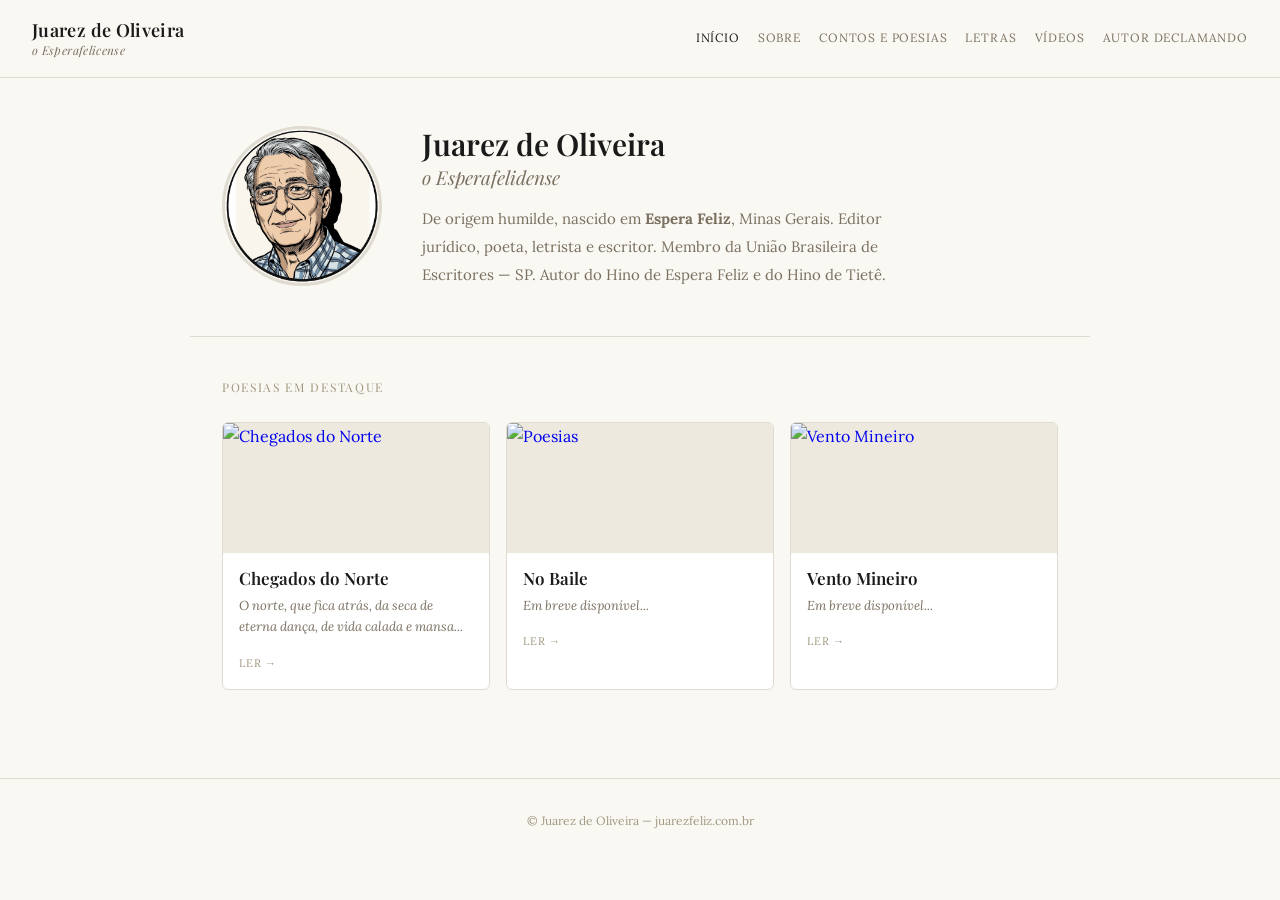
==== index.html @ 9cae3dde "Add files via upload" ====
<!DOCTYPE html>
<html lang="pt-BR">
<head>
  <meta charset="UTF-8">
  <meta name="viewport" content="width=device-width, initial-scale=1.0">
  <title>Juarez de Oliveira — o Esperafelicense</title>
  <meta name="description" content="Site oficial de Juarez de Oliveira — poeta, letrista e escritor mineiro">
  <link rel="stylesheet" href="style.css">
</head>
<body>

<nav>
  <a class="nav-brand" href="index.html">
    Juarez de Oliveira
    <small>o Esperafelicense</small>
  </a>
  <div class="nav-links">
    <a href="index.html" class="active">Início</a>
    <a href="sobre.html">Sobre</a>
    <a href="contos/index.html">Contos e Poesias</a>
    <a href="letras/index.html">Letras</a>
    <a href="videos/index.html">Vídeos</a>
    <a href="declamadas/index.html">Autor Declamando</a>
  </div>
</nav>

<div class="hero">
  <div class="hero-photo">
    <img src="images/juarez-perfil.png" alt="Juarez de Oliveira">
  </div>
  <div class="hero-text">
    <h1>Juarez de Oliveira <em>o Esperafelidense</em></h1>
    <p>De origem humilde, nascido em <strong>Espera Feliz</strong>, Minas Gerais. Editor jurídico, poeta, letrista e escritor. Membro da União Brasileira de Escritores — SP. Autor do Hino de Espera Feliz e do Hino de Tietê.</p>
  </div>
</div>

<main>
  <div class="section-label">Poesias em destaque</div>
  <div class="cards-grid">

    <a class="card" href="contos/chegados-do-norte.html">
      <img class="card-img" src="https://images.unsplash.com/photo-1506905925346-21bda4d32df4?w=400&q=80" alt="Chegados do Norte">
      <div class="card-body">
        <h3>Chegados do Norte</h3>
        <p>O norte, que fica atrás, da seca de eterna dança, de vida calada e mansa...</p>
        <span class="card-link">Ler →</span>
      </div>
    </a>

    <a class="card" href="contos/index.html">
      <img class="card-img" src="https://images.unsplash.com/photo-1473177104440-ffee2f376098?w=400&q=80" alt="Poesias">
      <div class="card-body">
        <h3>No Baile</h3>
        <p>Em breve disponível...</p>
        <span class="card-link">Ler →</span>
      </div>
    </a>

    <a class="card" href="contos/index.html">
      <img class="card-img" src="https://images.unsplash.com/photo-1464822759023-fed622ff2c3b?w=400&q=80" alt="Vento Mineiro">
      <div class="card-body">
        <h3>Vento Mineiro</h3>
        <p>Em breve disponível...</p>
        <span class="card-link">Ler →</span>
      </div>
    </a>

  </div>
</main>

<footer>
  &copy; Juarez de Oliveira — juarezfeliz.com.br
</footer>

</body>
</html>
---- style.css ----
@import url('https://fonts.googleapis.com/css2?family=Playfair+Display:ital,wght@0,400;0,600;1,400&family=Lora:ital,wght@0,400;1,400&display=swap');

*, *::before, *::after { box-sizing: border-box; margin: 0; padding: 0; }

:root {
  --bg: #faf8f3;
  --white: #ffffff;
  --text: #1a1a1a;
  --muted: #7a7060;
  --hint: #a09880;
  --border: #e0dbd0;
  --border-hover: #b5ae9f;
  --card-bg: #ffffff;
  --placeholder: #ede9df;
}

body {
  font-family: 'Lora', Georgia, serif;
  background: var(--bg);
  color: var(--text);
  font-size: 16px;
  line-height: 1.7;
}

/* NAV */
nav {
  display: flex;
  align-items: center;
  justify-content: space-between;
  padding: 1.2rem 2rem;
  background: var(--bg);
  border-bottom: 1px solid var(--border);
  flex-wrap: wrap;
  gap: 12px;
  position: sticky;
  top: 0;
  z-index: 100;
}

.nav-brand {
  font-family: 'Playfair Display', serif;
  font-size: 18px;
  font-weight: 600;
  color: var(--text);
  text-decoration: none;
  letter-spacing: 0.02em;
  line-height: 1.3;
}

.nav-brand small {
  font-style: italic;
  font-weight: 400;
  font-size: 12px;
  color: var(--muted);
  display: block;
}

.nav-links {
  display: flex;
  gap: 18px;
  flex-wrap: wrap;
}

.nav-links a {
  font-size: 12px;
  color: var(--muted);
  text-decoration: none;
  letter-spacing: 0.07em;
  text-transform: uppercase;
}

.nav-links a:hover, .nav-links a.active { color: var(--text); }

/* HERO */
.hero {
  padding: 3rem 2rem;
  display: flex;
  gap: 2.5rem;
  align-items: flex-start;
  border-bottom: 1px solid var(--border);
  max-width: 900px;
  margin: 0 auto;
}

.hero-photo {
  width: 160px;
  height: 160px;
  min-width: 160px;
  border-radius: 50%;
  overflow: hidden;
  border: 3px solid var(--border);
}

.hero-photo img { width: 100%; height: 100%; object-fit: cover; display: block; }

.hero-text h1 {
  font-family: 'Playfair Display', serif;
  font-size: 30px;
  font-weight: 600;
  margin-bottom: 4px;
  line-height: 1.2;
}

.hero-text h1 em {
  font-weight: 400;
  font-style: italic;
  font-size: 19px;
  display: block;
  color: var(--muted);
  margin-top: 4px;
}

.hero-text p {
  font-size: 15px;
  line-height: 1.85;
  color: var(--muted);
  margin-top: 1rem;
  max-width: 520px;
}

/* MAIN CONTENT */
main {
  max-width: 900px;
  margin: 0 auto;
  padding: 2.5rem 2rem;
}

/* SECTION TITLE */
.section-label {
  font-family: 'Playfair Display', serif;
  font-size: 12px;
  font-weight: 400;
  letter-spacing: 0.14em;
  text-transform: uppercase;
  color: var(--hint);
  margin-bottom: 1.5rem;
}

.page-title {
  font-family: 'Playfair Display', serif;
  font-size: 28px;
  font-weight: 600;
  margin-bottom: 1.5rem;
}

.subsection-title {
  font-family: 'Playfair Display', serif;
  font-size: 22px;
  font-weight: 600;
  margin: 2.5rem 0 1.2rem;
  padding-bottom: 0.5rem;
  border-bottom: 1px solid var(--border);
}

/* INTRO QUOTE */
.intro-quote {
  font-style: italic;
  color: var(--muted);
  line-height: 1.8;
  border-left: 3px solid var(--border);
  padding-left: 1rem;
  margin-bottom: 2rem;
  font-size: 15px;
}

/* CARDS */
.cards-grid {
  display: grid;
  grid-template-columns: repeat(auto-fill, minmax(210px, 1fr));
  gap: 16px;
}

.card {
  display: block;
  text-decoration: none;
  background: var(--card-bg);
  border: 1px solid var(--border);
  border-radius: 6px;
  overflow: hidden;
  transition: border-color 0.2s;
}

.card:hover { border-color: var(--border-hover); }

.card-img {
  width: 100%;
  height: 130px;
  object-fit: cover;
  display: block;
  background: var(--placeholder);
}

.card-body { padding: 14px 16px; }

.card-body h3 {
  font-family: 'Playfair Display', serif;
  font-size: 17px;
  font-weight: 600;
  margin-bottom: 6px;
  color: var(--text);
  line-height: 1.3;
}

.card-body p {
  font-size: 13px;
  line-height: 1.65;
  color: var(--muted);
  font-style: italic;
  margin-bottom: 10px;
}

.card-link {
  font-size: 11px;
  letter-spacing: 0.07em;
  color: var(--hint);
  text-transform: uppercase;
}

/* PROSE */
.prose {
  max-width: 680px;
  font-size: 15px;
  line-height: 1.9;
  color: #3a3530;
}

.prose p { margin-bottom: 1.4rem; }
.prose h2 { font-family: 'Playfair Display', serif; font-size: 22px; margin: 2rem 0 1rem; }

/* POEM */
.poem {
  font-family: 'Lora', serif;
  font-size: 15px;
  line-height: 2;
  color: #3a3530;
  white-space: pre-wrap;
  max-width: 520px;
}

/* LETRAS */
.letra-card {
  padding: 1.5rem;
  background: var(--white);
  border: 1px solid var(--border);
  border-radius: 6px;
  margin-bottom: 1.5rem;
}

.letra-card h2 {
  font-family: 'Playfair Display', serif;
  font-size: 20px;
  margin-bottom: 4px;
}

.letra-card h2 a { text-decoration: none; color: var(--text); }
.letra-card h2 a:hover { color: var(--muted); }
.letra-autor { font-size: 11px; color: var(--hint); letter-spacing: 0.07em; text-transform: uppercase; margin-bottom: 12px; }
.letra-excerpt { font-style: italic; color: var(--muted); font-size: 14px; margin-bottom: 10px; }
.ler-link { font-size: 11px; text-transform: uppercase; letter-spacing: 0.07em; color: var(--hint); text-decoration: none; }

/* AUDIO */
.audio-list { display: flex; flex-direction: column; gap: 10px; }

.audio-item {
  display: flex;
  align-items: center;
  justify-content: space-between;
  flex-wrap: wrap;
  gap: 10px;
  padding: 12px 16px;
  background: var(--white);
  border: 1px solid var(--border);
  border-radius: 6px;
}

.audio-titulo { font-size: 15px; color: var(--text); min-width: 200px; }
audio { height: 36px; flex: 1; min-width: 200px; }

/* VIDEOS */
.videos-grid {
  display: grid;
  grid-template-columns: repeat(auto-fill, minmax(200px, 1fr));
  gap: 14px;
}

.video-card {
  display: block;
  text-decoration: none;
  border: 1px solid var(--border);
  border-radius: 6px;
  overflow: hidden;
  transition: border-color 0.2s;
}

.video-card:hover { border-color: var(--border-hover); }
.video-card img { width: 100%; height: 112px; object-fit: cover; display: block; }
.video-card span { display: block; padding: 7px 10px; font-size: 13px; color: var(--muted); line-height: 1.4; background: var(--white); }

/* FOOTER */
footer {
  text-align: center;
  padding: 2rem;
  font-size: 12px;
  color: var(--hint);
  border-top: 1px solid var(--border);
  margin-top: 3rem;
}

/* BACK LINK */
.back-link {
  display: inline-block;
  font-size: 12px;
  text-transform: uppercase;
  letter-spacing: 0.07em;
  color: var(--hint);
  text-decoration: none;
  margin-bottom: 2rem;
}
.back-link:hover { color: var(--text); }

@media (max-width: 600px) {
  .hero { flex-direction: column; align-items: center; text-align: center; }
  .hero-text p { margin: 0 auto; }
  nav { padding: 1rem; }
  .nav-links { gap: 12px; }
  main { padding: 1.5rem 1rem; }
}
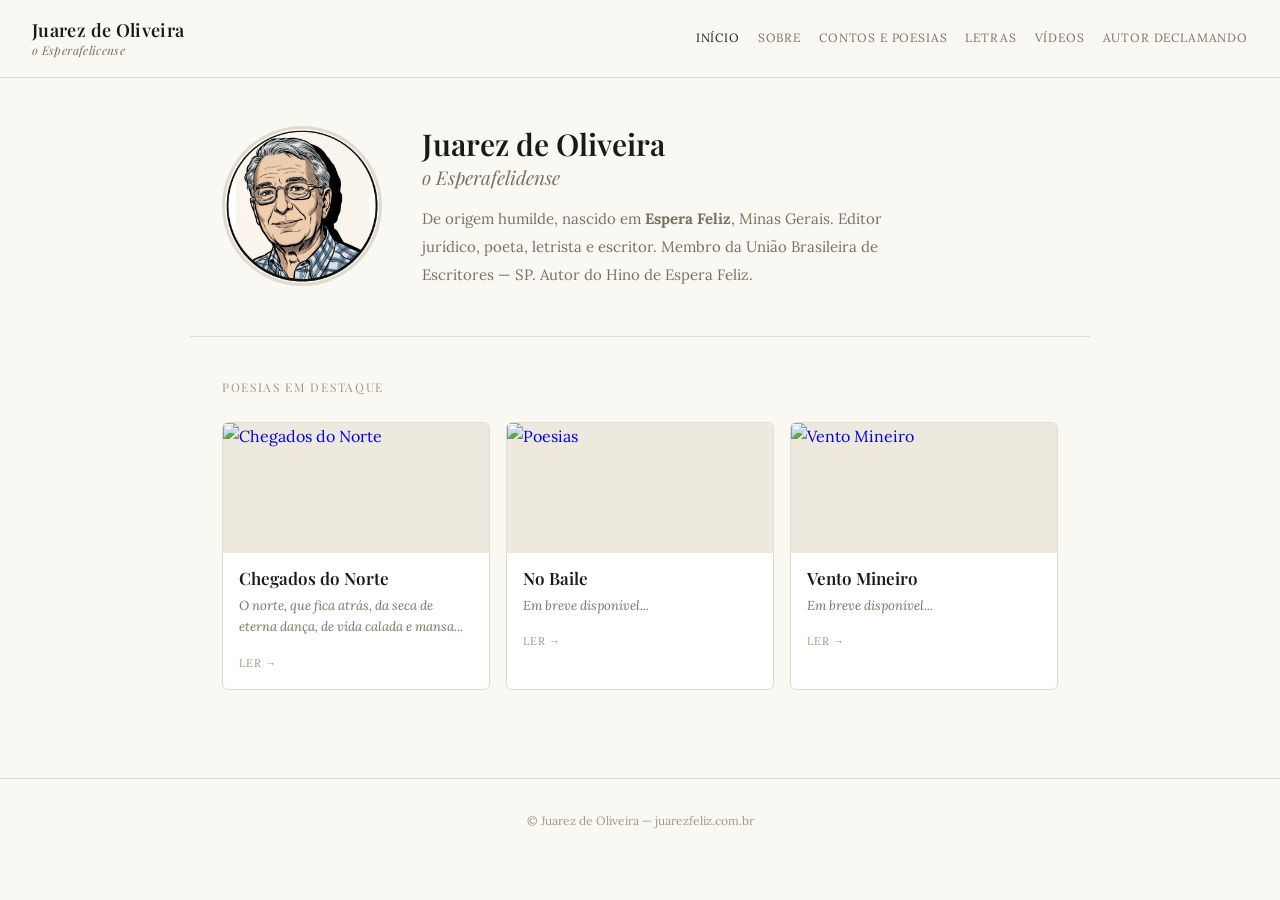
==== commit 5688a5d6: "corrige autoria hino de Tietê" ====
--- a/index.html
+++ b/index.html
@@ -30,7 +30,7 @@
   </div>
   <div class="hero-text">
     <h1>Juarez de Oliveira <em>o Esperafelidense</em></h1>
-    <p>De origem humilde, nascido em <strong>Espera Feliz</strong>, Minas Gerais. Editor jurídico, poeta, letrista e escritor. Membro da União Brasileira de Escritores — SP. Autor do Hino de Espera Feliz e do Hino de Tietê.</p>
+    <p>De origem humilde, nascido em <strong>Espera Feliz</strong>, Minas Gerais. Editor jurídico, poeta, letrista e escritor. Membro da União Brasileira de Escritores — SP. Autor do Hino de Espera Feliz.</p>
   </div>
 </div>
 
